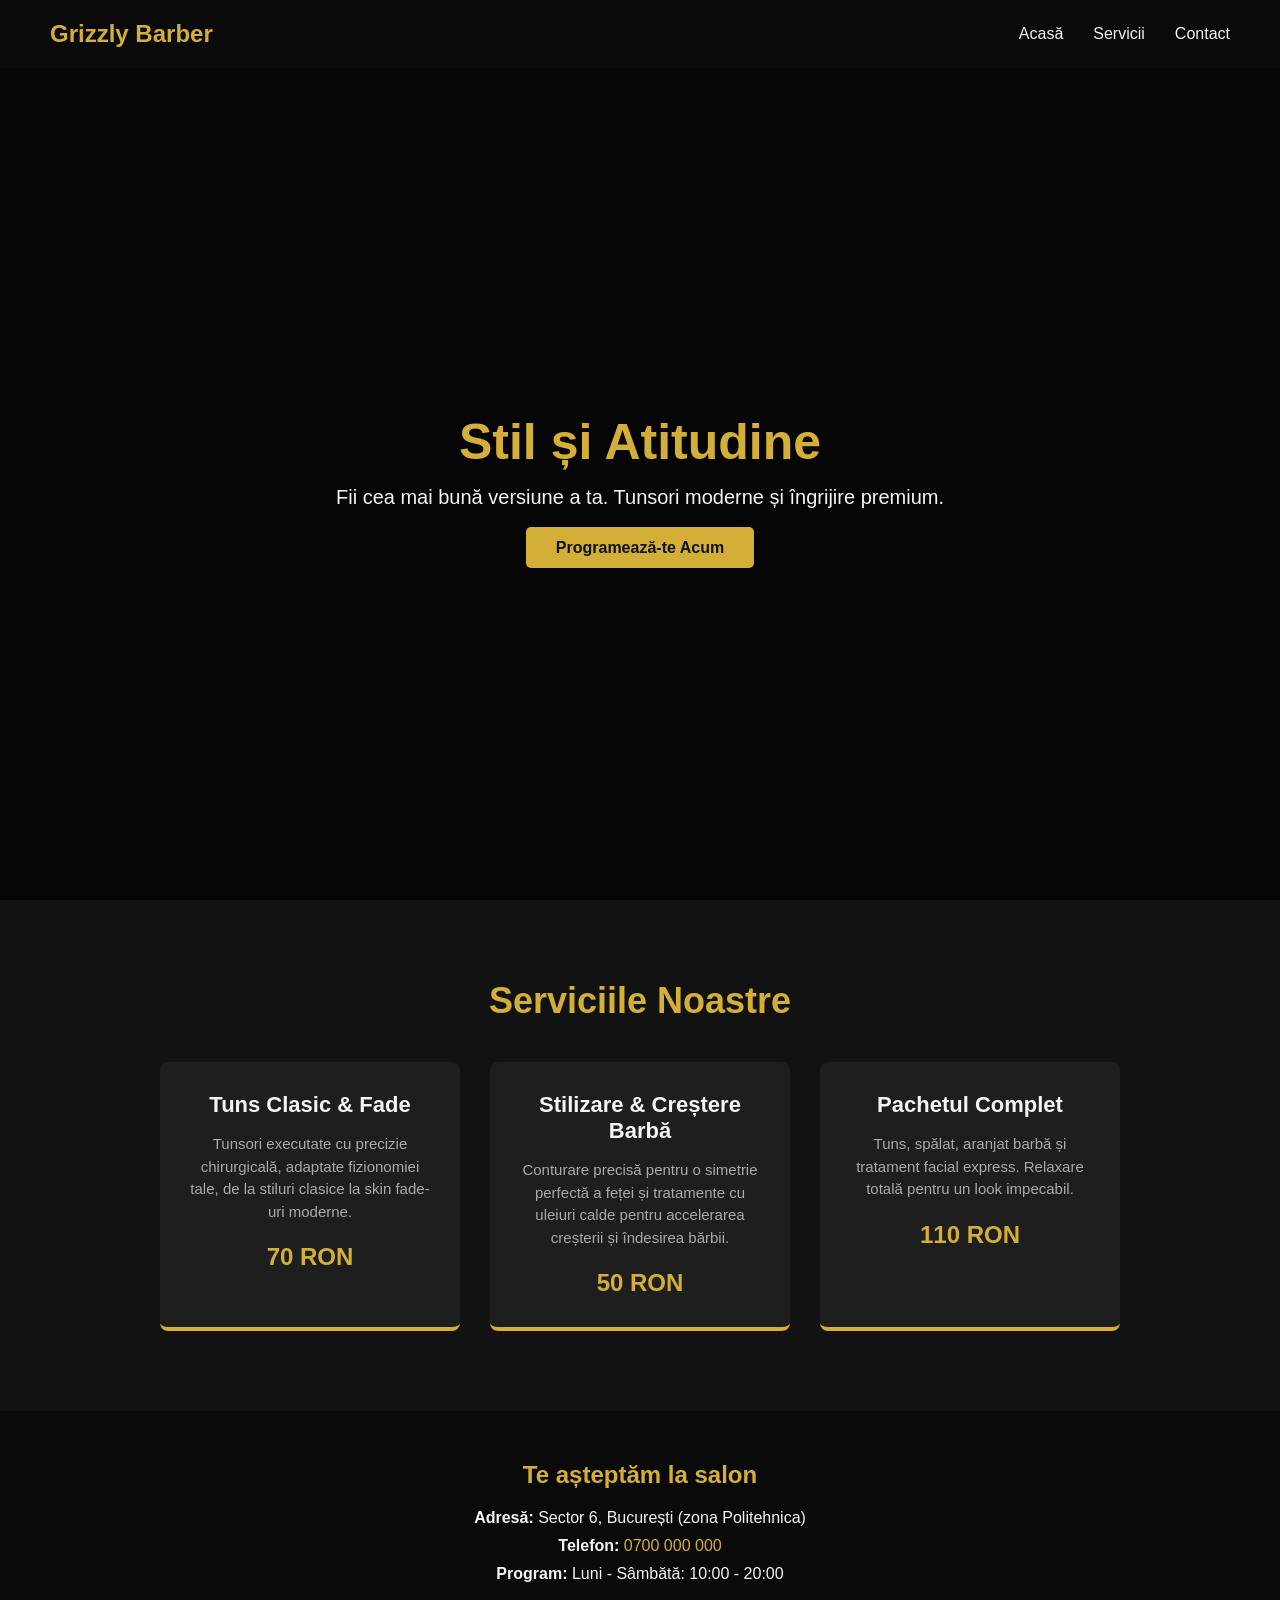
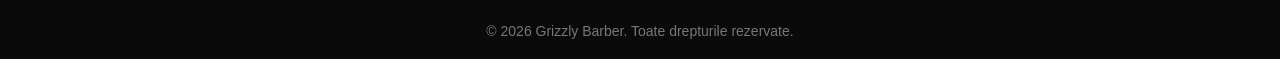
==== index.html @ 1caf085c "Rename barber.html to index.html" ====
<!doctype html>
<html lang="ro">
  <head>
    <meta charset="UTF-8" />
    <meta name="viewport" content="width=device-width, initial-scale=1.0" />
    <title>Grizzly Barber | București</title>
    <link rel="stylesheet" href="style.css" />
  </head>
  <body>
    <!-- Bara de navigare -->
    <nav class="navbar">
      <div class="logo">Grizzly Barber</div>
      <ul class="nav-links">
        <li><a href="#acasa">Acasă</a></li>
        <li><a href="#servicii">Servicii</a></li>
        <li><a href="#contact">Contact</a></li>
      </ul>
      <div class="burger" id="burger-menu">
        <div class="line1"></div>
        <div class="line2"></div>
        <div class="line3"></div>
      </div>
    </nav>

    <!-- Sectiunea Principala (Hero) -->
    <section id="acasa" class="hero">
      <div class="hero-content">
        <h1>Stil și Atitudine</h1>
        <p>
          Fii cea mai bună versiune a ta. Tunsori moderne și îngrijire premium.
        </p>
        <a href="#contact" class="btn">Programează-te Acum</a>
      </div>
    </section>

    <!-- Sectiunea de Servicii -->
    <section id="servicii" class="services">
      <h2>Serviciile Noastre</h2>
      <div class="services-container">
        <div class="service-card">
          <h3>Tuns Clasic & Fade</h3>
          <p>
            Tunsori executate cu precizie chirurgicală, adaptate fizionomiei
            tale, de la stiluri clasice la skin fade-uri moderne.
          </p>
          <span class="price">70 RON</span>
        </div>

        <div class="service-card">
          <h3>Stilizare & Creștere Barbă</h3>
          <p>
            Conturare precisă pentru o simetrie perfectă a feței și tratamente
            cu uleiuri calde pentru accelerarea creșterii și îndesirea bărbii.
          </p>
          <span class="price">50 RON</span>
        </div>

        <div class="service-card">
          <h3>Pachetul Complet</h3>
          <p>
            Tuns, spălat, aranjat barbă și tratament facial express. Relaxare
            totală pentru un look impecabil.
          </p>
          <span class="price">110 RON</span>
        </div>
      </div>
    </section>

    <!-- Sectiunea de Contact (Footer) -->
    <footer id="contact">
      <h2>Te așteptăm la salon</h2>
      <div class="contact-info">
        <p><strong>Adresă:</strong> Sector 6, București (zona Politehnica)</p>
        <p>
          <strong>Telefon:</strong> <a href="tel:+40700000000">0700 000 000</a>
        </p>
        <p><strong>Program:</strong> Luni - Sâmbătă: 10:00 - 20:00</p>
      </div>
      <p class="copyright">
        &copy; 2026 Grizzly Barber. Toate drepturile rezervate.
      </p>
    </footer>

    <script src="script.js"></script>
  </body>
</html>
---- style.css ----
/* Resetare de bază */
* {
  margin: 0;
  padding: 0;
  box-sizing: border-box;
  font-family: "Segoe UI", Tahoma, Geneva, Verdana, sans-serif;
  scroll-behavior: smooth;
}

body {
  background-color: #121212;
  color: #f4f4f4;
}

/* Navigare */
.navbar {
  display: flex;
  justify-content: space-between;
  align-items: center;
  padding: 20px 50px;
  background-color: #0a0a0a;
  position: fixed;
  width: 100%;
  top: 0;
  z-index: 1000;
}

.logo {
  font-size: 24px;
  font-weight: bold;
  color: #d4af37; /* Auriu */
}

.nav-links {
  display: flex;
  list-style: none;
}

.nav-links li {
  margin-left: 30px;
}

.nav-links a {
  color: #f4f4f4;
  text-decoration: none;
  font-size: 16px;
  transition: color 0.3s ease;
}

.nav-links a:hover {
  color: #d4af37;
}

/* Meniu mobil (Burger) */
.burger {
  display: none;
  cursor: pointer;
}

.burger div {
  width: 25px;
  height: 3px;
  background-color: #f4f4f4;
  margin: 5px;
  transition: all 0.3s ease;
}

/* Sectiunea Hero */
.hero {
  height: 100vh;
  display: flex;
  justify-content: center;
  align-items: center;
  text-align: center;
  background:
    linear-gradient(rgba(0, 0, 0, 0.7), rgba(0, 0, 0, 0.7)),
    url("https://images.unsplash.com/photo-1585747860715-2ba37e788b70?ixlib=rb-4.0.3&auto=format&fit=crop&w=1920&q=80")
      center/cover;
  padding-top: 70px;
}

.hero-content h1 {
  font-size: 50px;
  margin-bottom: 15px;
  color: #d4af37;
}

.hero-content p {
  font-size: 20px;
  margin-bottom: 30px;
}

.btn {
  padding: 12px 30px;
  background-color: #d4af37;
  color: #121212;
  text-decoration: none;
  font-weight: bold;
  border-radius: 5px;
  transition: background-color 0.3s ease;
}

.btn:hover {
  background-color: #b5952f;
}

/* Servicii */
.services {
  padding: 80px 20px;
  text-align: center;
}

.services h2 {
  font-size: 36px;
  margin-bottom: 40px;
  color: #d4af37;
}

.services-container {
  display: flex;
  justify-content: center;
  gap: 30px;
  flex-wrap: wrap;
  max-width: 1200px;
  margin: 0 auto;
}

.service-card {
  background-color: #1e1e1e;
  padding: 30px;
  border-radius: 8px;
  width: 300px;
  border-bottom: 4px solid #d4af37;
  transition: transform 0.3s ease;
}

.service-card:hover {
  transform: translateY(-10px);
}

.service-card h3 {
  margin-bottom: 15px;
  font-size: 22px;
}

.service-card p {
  font-size: 15px;
  color: #aaaaaa;
  margin-bottom: 20px;
  line-height: 1.5;
}

.price {
  font-size: 24px;
  font-weight: bold;
  color: #d4af37;
}

/* Footer / Contact */
footer {
  background-color: #0a0a0a;
  padding: 50px 20px 20px;
  text-align: center;
}

footer h2 {
  color: #d4af37;
  margin-bottom: 20px;
}

.contact-info p {
  margin: 10px 0;
  font-size: 16px;
}

.contact-info a {
  color: #d4af37;
  text-decoration: none;
}

.copyright {
  margin-top: 40px;
  font-size: 14px;
  color: #777;
}

/* Responsivitate pentru ecrane mici (Telefoane) */
@media screen and (max-width: 768px) {
  .nav-links {
    position: absolute;
    right: 0px;
    height: 92vh;
    top: 8vh;
    background-color: #0a0a0a;
    display: flex;
    flex-direction: column;
    align-items: center;
    width: 50%;
    transform: translateX(100%);
    transition: transform 0.5s ease-in;
  }

  .nav-links li {
    margin-left: 0;
    margin-top: 5vh;
  }

  .nav-active {
    transform: translateX(0%);
  }

  .burger {
    display: block;
  }
}
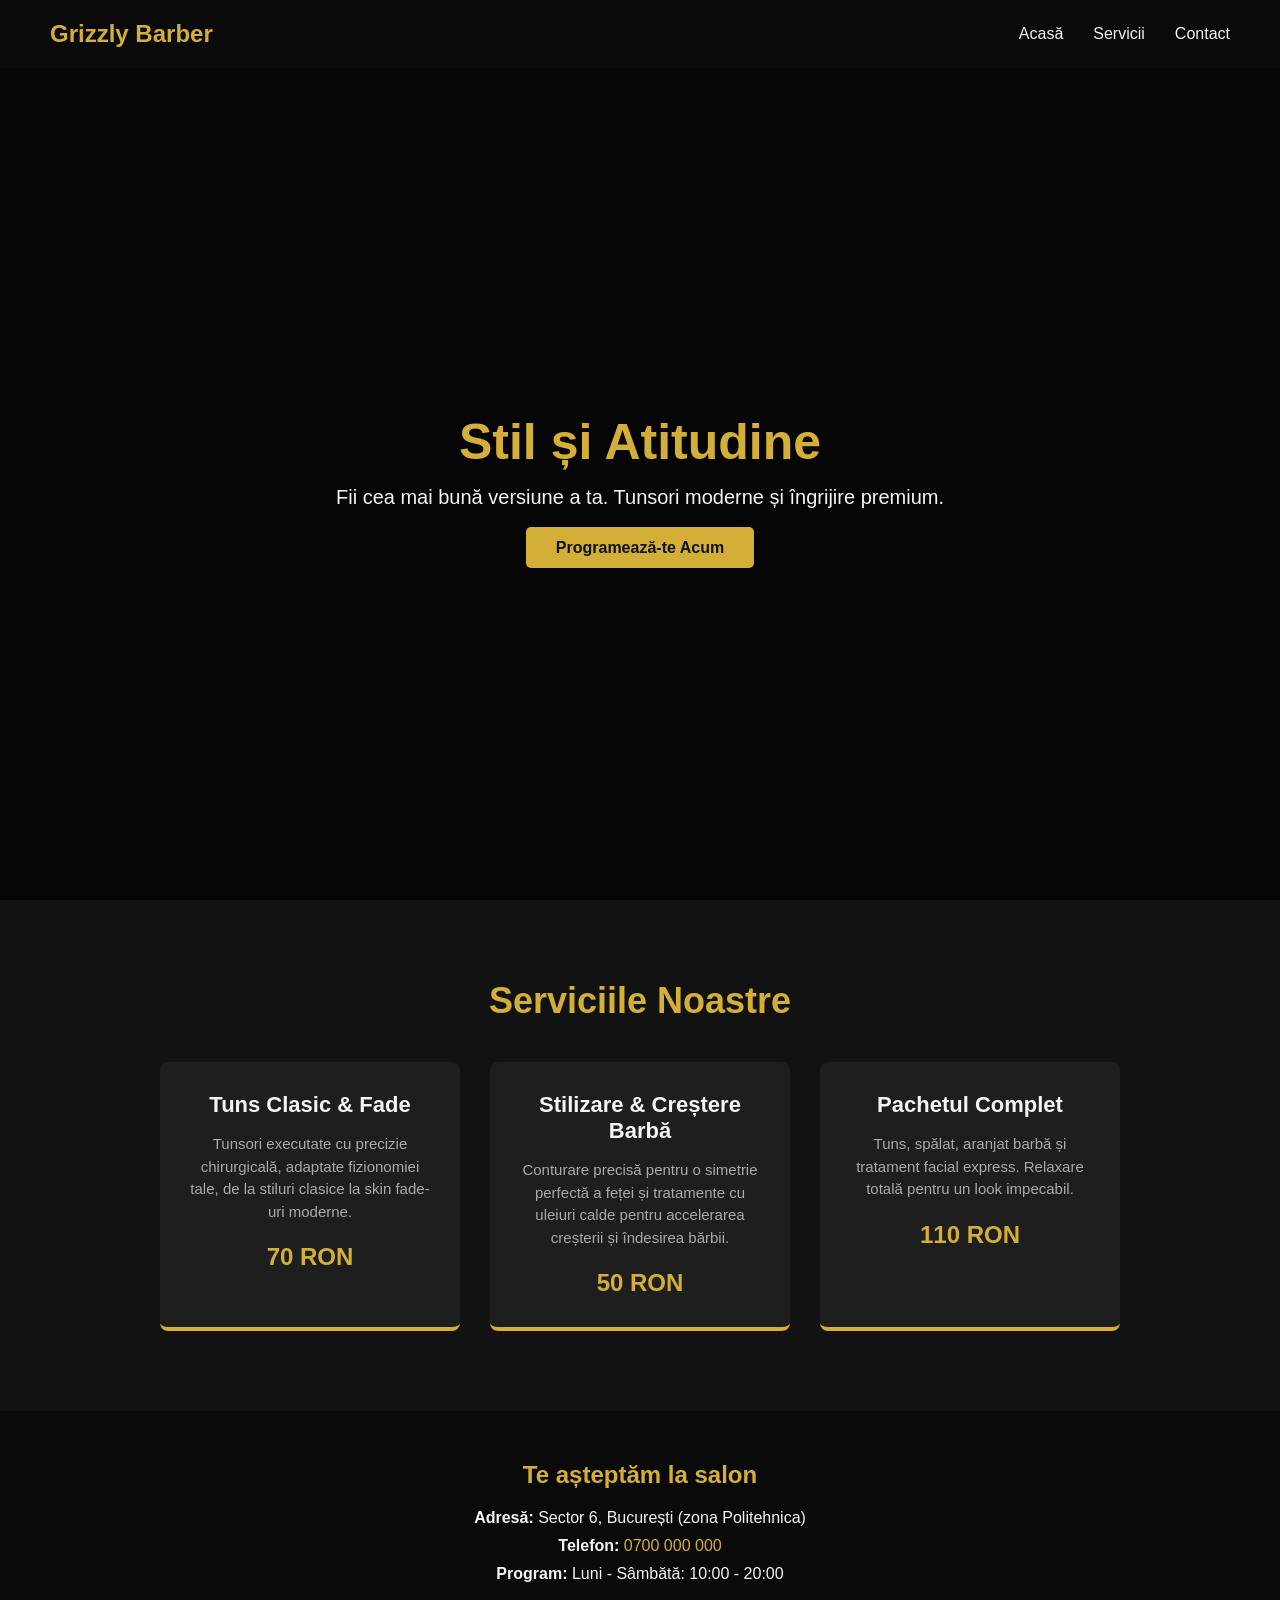
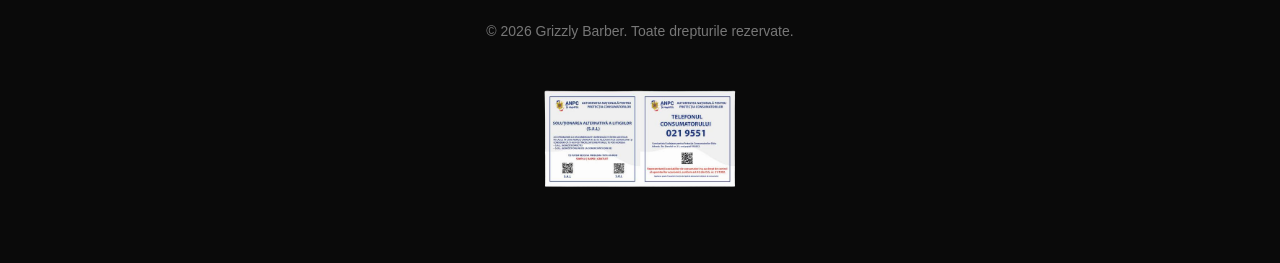
==== commit e37986d3: "Update footer with ANPC link and image Added ANPC link and image to the footer." ====
--- a/index.html
+++ b/index.html
@@ -79,8 +79,14 @@
       <p class="copyright">
         &copy; 2026 Grizzly Barber. Toate drepturile rezervate.
       </p>
+      <a href="https://anpc.ro/" target="_blank" class="anpc-link">
+        <img
+          src="anpc_no_bg.png"
+          alt="ANPC - Soluționarea Alternativă a Litigiilor"
+          width="200"
+        />
+      </a>
     </footer>
-
-    <script src="script.js"></script>
+    <script src="barber.js"></script>
   </body>
 </html>
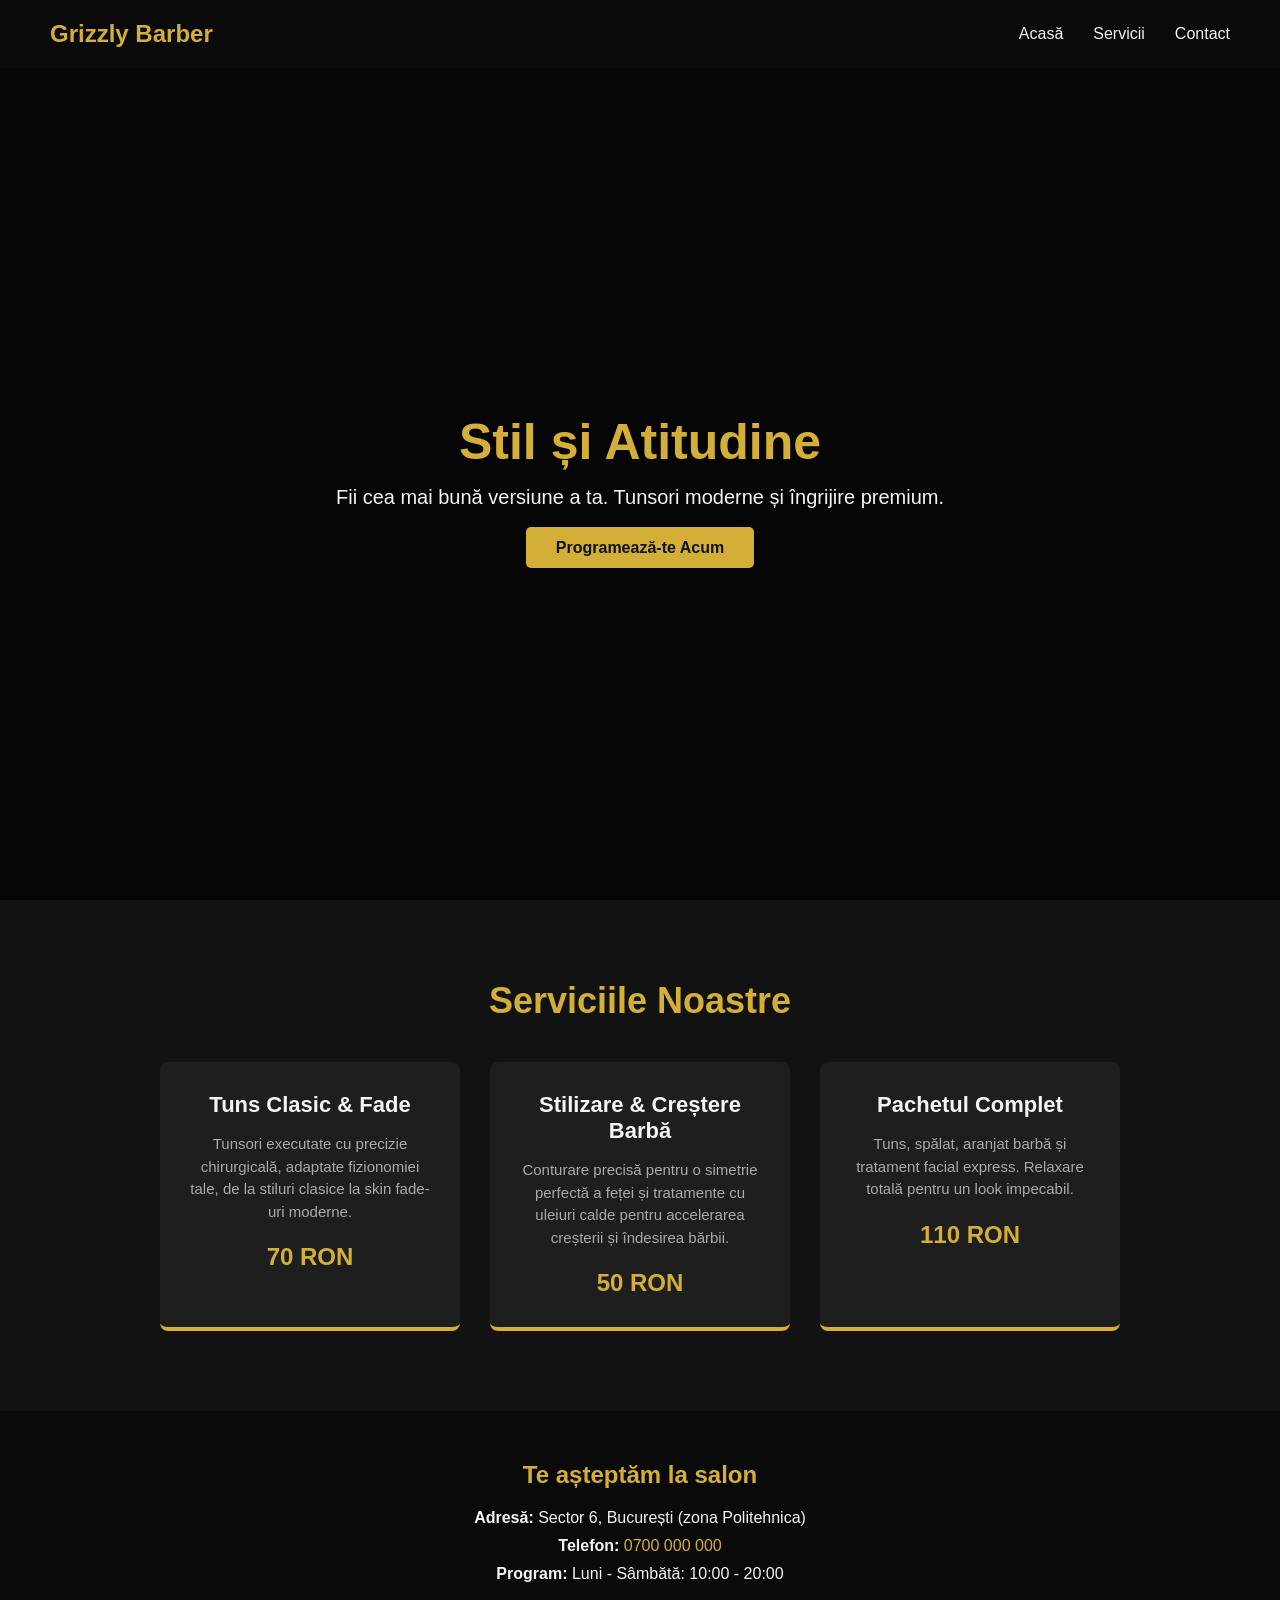
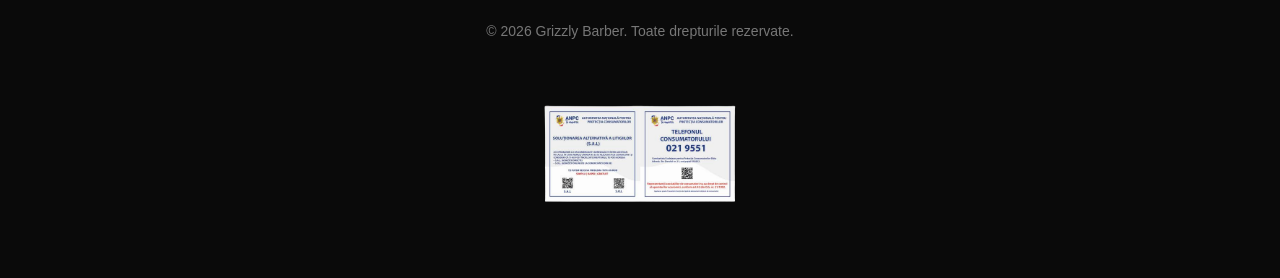
==== commit feaa1085: "Fix HTML formatting and structure" ====
--- a/index.html
+++ b/index.html
@@ -7,7 +7,6 @@
     <link rel="stylesheet" href="style.css" />
   </head>
   <body>
-    <!-- Bara de navigare -->
     <nav class="navbar">
       <div class="logo">Grizzly Barber</div>
       <ul class="nav-links">
@@ -22,7 +21,6 @@
       </div>
     </nav>
 
-    <!-- Sectiunea Principala (Hero) -->
     <section id="acasa" class="hero">
       <div class="hero-content">
         <h1>Stil și Atitudine</h1>
@@ -33,7 +31,6 @@
       </div>
     </section>
 
-    <!-- Sectiunea de Servicii -->
     <section id="servicii" class="services">
       <h2>Serviciile Noastre</h2>
       <div class="services-container">
@@ -66,7 +63,6 @@
       </div>
     </section>
 
-    <!-- Sectiunea de Contact (Footer) -->
     <footer id="contact">
       <h2>Te așteptăm la salon</h2>
       <div class="contact-info">
--- a/style.css
+++ b/style.css
@@ -1,4 +1,3 @@
-/* Resetare de bază */
 * {
   margin: 0;
   padding: 0;
@@ -12,7 +11,6 @@
   color: #f4f4f4;
 }
 
-/* Navigare */
 .navbar {
   display: flex;
   justify-content: space-between;
@@ -28,7 +26,7 @@
 .logo {
   font-size: 24px;
   font-weight: bold;
-  color: #d4af37; /* Auriu */
+  color: #d4af37;
 }
 
 .nav-links {
@@ -51,7 +49,6 @@
   color: #d4af37;
 }
 
-/* Meniu mobil (Burger) */
 .burger {
   display: none;
   cursor: pointer;
@@ -65,7 +62,6 @@
   transition: all 0.3s ease;
 }
 
-/* Sectiunea Hero */
 .hero {
   height: 100vh;
   display: flex;
@@ -104,7 +100,6 @@
   background-color: #b5952f;
 }
 
-/* Servicii */
 .services {
   padding: 80px 20px;
   text-align: center;
@@ -156,7 +151,6 @@
   color: #d4af37;
 }
 
-/* Footer / Contact */
 footer {
   background-color: #0a0a0a;
   padding: 50px 20px 20px;
@@ -180,11 +174,11 @@
 
 .copyright {
   margin-top: 40px;
+  margin-bottom: 10px;
   font-size: 14px;
   color: #777;
 }
 
-/* Responsivitate pentru ecrane mici (Telefoane) */
 @media screen and (max-width: 768px) {
   .nav-links {
     position: absolute;
@@ -212,4 +206,13 @@
   .burger {
     display: block;
   }
-}+}
+
+.anpc-link {
+  display: inline-block;
+  margin-top: 5px;
+}
+
+.anpc-link img {
+  display: block;
+}
